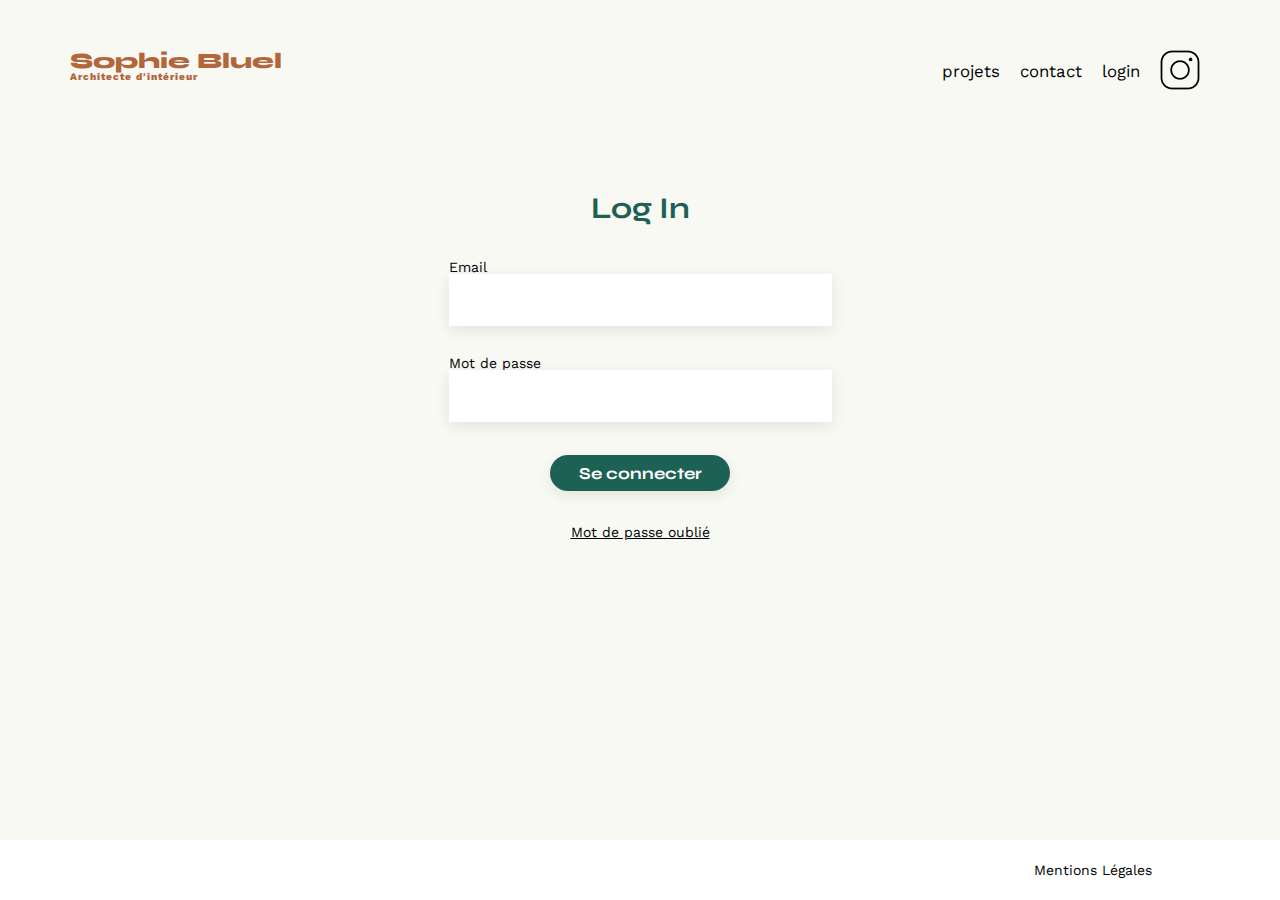
==== Portfolio-architecte-sophie-bluel/FrontEnd/login.html @ eb93ed38 "add-log-in 2.0" ====
<!DOCTYPE html>
<html lang="fr">

<head>
    <meta charset="UTF-8">
    <title>Sophie Bluel - Architecte d'intérieur</title>
    <meta name="viewport" content="width=device-width, initial-scale=1.0">
    <link rel="preconnect" href="https://fonts.googleapis.com">
    <link rel="preconnect" href="https://fonts.gstatic.com" crossorigin>
    <link href="https://fonts.googleapis.com/css2?family=Syne:wght@700;800&family=Work+Sans&display=swap"
        rel="stylesheet">
    <meta name="description" content="">
    <link rel="stylesheet" href="./assets/style.css">
</head>

<body class="body__log">
    <header class="header__log">
        <h1>Sophie Bluel <span>Architecte d'intérieur</span></h1>
        <nav>
            <ul>
                <li>projets</li>
                <li>contact</li>
                <li>login</li>
                <li><img src="./assets/icons/instagram.png" alt="Instagram"></li>
            </ul>
        </nav>
    </header>
    <section class="section__log ">
        <h2 id="section__log__title">Log In</h2>
        <form action="#" method="post" id="log__form">
            <label for="email">Email</label>
            <input type="email" name="email" id="log__email">
            <label for="password">Mot de passe</label>
            <input type="password" name="password" id="log__password" minlength="6" maxlength="32" required>
            <input type="submit" value="Se connecter" id="log__button">
        </form>
        <p id="section__log__forgot__pass">Mot de passe oublié</p>
    </section>
    <footer class="footer__log">
        <p id="footer__log__text">Mentions Légales</p>
    </footer>
    <script src="./login.js"></script>
</body>
</html>
---- Portfolio-architecte-sophie-bluel/FrontEnd/assets/style.css ----
/* http://meyerweb.com/eric/tools/css/reset/
   v2.0 | 20110126
   License: none (public domain)
*/

html,
body,
div,
span,
applet,
object,
iframe,
h1,
h2,
h3,
h4,
h5,
h6,
p,
blockquote,
pre,
a,
abbr,
acronym,
address,
big,
cite,
code,
del,
dfn,
em,
img,
ins,
kbd,
q,
s,
samp,
small,
strike,
strong,
sub,
sup,
tt,
var,
b,
u,
i,
center,
dl,
dt,
dd,
ol,
ul,
li,
fieldset,
form,
label,
legend,
table,
caption,
tbody,
tfoot,
thead,
tr,
th,
td,
article,
aside,
canvas,
details,
embed,
figure,
figcaption,
footer,
header,
hgroup,
menu,
nav,
output,
ruby,
section,
summary,
time,
mark,
audio,
video {
	margin: 0;
	padding: 0;
	border: 0;
	font-size: 100%;
	font: inherit;
	vertical-align: baseline;
}

/* HTML5 display-role reset for older browsers */
article,
aside,
details,
figcaption,
figure,
footer,
header,
hgroup,
menu,
nav,
section {
	display: block;
}

body {
	line-height: 1;
}

ol,
ul {
	list-style: none;
}

blockquote,
q {
	quotes: none;
}

blockquote:before,
blockquote:after,
q:before,
q:after {
	content: '';
	content: none;
}

table {
	border-collapse: collapse;
	border-spacing: 0;
}

/** end reset css**/
body {
	max-width: 1140px;
	margin: auto;
	font-family: 'Work Sans';
	font-size: 14px;
}

header {
	display: flex;
	justify-content: space-between;
	margin: 50px 0
}

section {
	margin: 50px 0
}

h1 {
	display: flex;
	flex-direction: column;
	font-family: 'Syne';
	font-size: 22px;
	font-weight: 800;
	color: #B1663C
}

h1>span {
	font-family: 'Work Sans';
	font-size: 10px;
	letter-spacing: 0.1em;
	;
}

h2 {
	font-family: 'Syne';
	font-weight: 700;
	font-size: 30px;
	color: #1D6154
}

nav ul {
	display: flex;
	align-items: center;
	list-style-type: none;

}

nav li {
	padding: 0 10px;
	font-size: 1.2em;
}

li:hover {
	color: #B1663C;
}

#introduction {
	display: flex;
	align-items: center;
}

#introduction figure {
	flex: 1
}

#introduction img {
	display: block;
	margin: auto;
	width: 80%;
}

#introduction article {
	flex: 1
}

#introduction h2 {
	margin-bottom: 1em;
}

#introduction p {
	margin-bottom: 0.5em;
}

#portfolio h2 {
	text-align: center;
	margin-bottom: 1em;
}

.gallery {
	width: 100%;
	display: grid;
	grid-template-columns: 1fr 1fr 1fr;
	grid-column-gap: 20px;
	grid-row-gap: 20px;
}

.gallery img {
	width: 100%;

}

#contact {
	width: 50%;
	margin: auto;
}

#contact>* {
	text-align: center;

}

#contact h2 {
	margin-bottom: 20px;
}

#contact form {
	text-align: left;
	margin-top: 30px;
	display: flex;
	flex-direction: column;
}

#contact input {
	height: 50px;
	font-size: 1.2em;
	border: none;
	box-shadow: 0px 4px 14px rgba(0, 0, 0, 0.09);
}

#contact label {
	margin: 2em 0 1em 0;
}

#contact textarea {
	border: none;
	box-shadow: 0px 4px 14px rgba(0, 0, 0, 0.09);
}

input[type="submit"] {
	font-family: 'Syne';
	font-weight: 700;
	color: white;
	background-color: #1D6154;
	margin: 2em auto;
	width: 180px;
	text-align: center;
	border-radius: 60px;
}

footer nav ul {
	display: flex;
	justify-content: flex-end;
	margin: 2em
}

/* mon ajout de css */
/* filter */
.article__filter {
	color: #1D6154;
	font-family: 'Syne';
	font-size: 16px;
	display: flex;
	justify-content: center;
	margin-bottom: 30px;
	gap: 10px;
}

.filter {
	border: 1px solid #1D6154;
	border-radius: 60px;
	padding: 6px 10px 6px 10px;
	cursor: pointer;
}

.filter__selected {
	color: #FFFFFF;
	background-color: #1D6154;
}

/*log in page*/
.body__log {
	background: #f9f9f4;

}

.header__log {
	margin: 50px 0;
	;
}

.section__log {
	display: flex;
	flex-direction: column;
	align-items: center;
	margin-top: 100px;

}

#section__log__title {
	margin-bottom: 37px;
}

#log__form {
	display: flex;
	flex-direction: column;
	text-align: left;
}
#log__email{
	margin-bottom: 30px;
	width: 379px;
	height: 50px;
	font-size: 1.2em;
	border: none;
	box-shadow: 0px 4px 14px rgba(0, 0, 0, 0.09);
}
#log__password {
	width: 379px;
	height: 50px;
	font-size: 1.2em;
	border: none;
	box-shadow: 0px 4px 14px rgba(0, 0, 0, 0.09);
}
#log__button {
	height: 36px;
    font-size: 1.2em;
    border: none;
    box-shadow: 0px 4px 14px rgba(0, 0, 0, 0.09);
}
.footer__log {
	background-color: #FFFFFF;
	width: 100%;
	position: fixed;
	left: 0;
	right: 0;
	bottom: 0;
	width: 100%;
	height: 60px;
	display: flex;
	flex-direction: row-reverse;
	align-items: center;

}

#footer__log__text {
	margin-right: 10%;
}

#section__log__forgot__pass {
	text-decoration-line: underline;
}
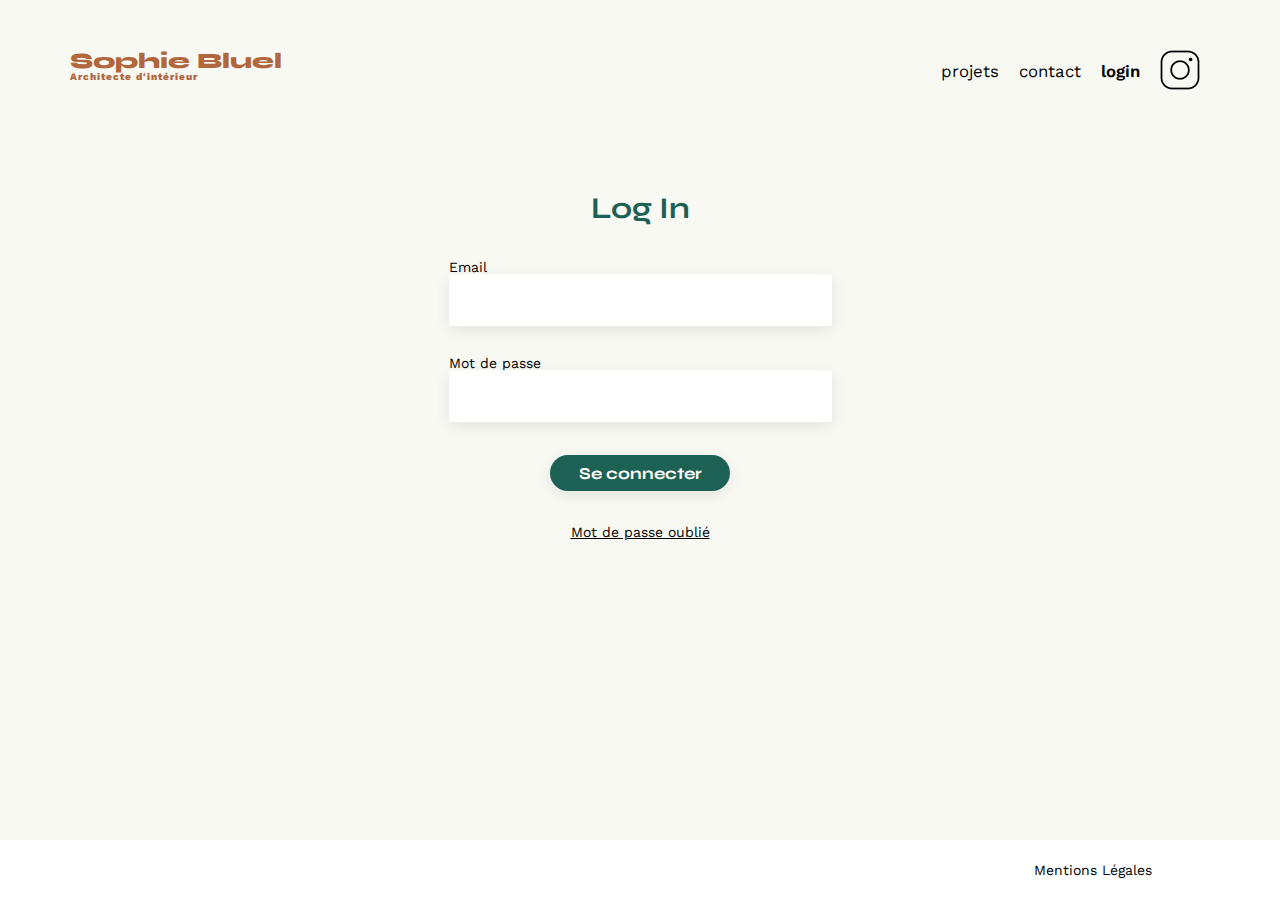
==== commit 28365124: "corrections bugs 1.0" ====
--- a/Portfolio-architecte-sophie-bluel/FrontEnd/login.html
+++ b/Portfolio-architecte-sophie-bluel/FrontEnd/login.html
@@ -20,7 +20,7 @@
             <ul>
                 <li>projets</li>
                 <li>contact</li>
-                <li>login</li>
+                <li class="login-font-size">login</li>
                 <li><img src="./assets/icons/instagram.png" alt="Instagram"></li>
             </ul>
         </nav>
@@ -31,8 +31,8 @@
             <label for="email">Email</label>
             <input type="email" name="email" id="log__email">
             <label for="password">Mot de passe</label>
-            <input type="password" name="password" id="log__password" minlength="6" maxlength="32" required>
-            <input type="submit" value="Se connecter" id="log__button">
+            <input type="password" name="password" id="log__password" minlength="5" maxlength="32" required>
+            <input type="submit" value="Se connecter" id="log__button" class="size__btn">
         </form>
         <p id="section__log__forgot__pass">Mot de passe oublié</p>
     </section>
@@ -41,4 +41,6 @@
     </footer>
     <script src="./login.js"></script>
 </body>
+
+
 </html>--- a/Portfolio-architecte-sophie-bluel/FrontEnd/assets/style.css
+++ b/Portfolio-architecte-sophie-bluel/FrontEnd/assets/style.css
@@ -145,7 +145,7 @@
 header {
 	display: flex;
 	justify-content: space-between;
-	margin: 50px 0
+	margin: 109px 0
 }
 
 section {
@@ -314,10 +314,259 @@
 	background-color: #1D6154;
 }
 
-/*log in page*/
+/*edit section*/
+
+.header__edit {
+	justify-content: center;
+	display: flex;
+	position: absolute;
+	height: 59px;
+	background-color: black;
+	color: #FFFFFF;
+	top: 0;
+	left: 0;
+	right: 0;
+	align-items: center;
+	gap: 21px;
+}
+
+.edit__style {
+	text-decoration: none;
+	font-family: Work Sans;
+	font-size: 14px;
+	font-weight: 400;
+	line-height: 16px;
+	letter-spacing: 0em;
+	
+}
+
+#header__btn__publish__changes {
+	background: #FFFFFF;
+	border-radius: 60px;
+	padding: 11px 23px;
+	cursor: pointer;
+}
+
+.section__title__edit {
+	color: black;
+	margin-left: 31px;
+}
+
+.section__link__edit {
+	margin-left: 10%;
+	position: relative;
+	top: 15px;
+	color: black;
+	
+}
+
+/*icon modify*/
+.fa-pen-to-square {
+	margin-right: 10px;
+}
+
+/*modal*/
+.modal__style {
+    position: fixed;
+    display: flex;
+    align-items: center;
+    justify-content: center;
+    max-width: 560px;
+    height: 700px;
+    width: 42%;
+    min-width: 400px;
+    top: 50%;
+    left: 50%;
+    transform: translate(-50%, -50%);
+    padding: 60px 7% 48px 7%;
+    border-radius: 10px;
+    background-color: white;
+    box-sizing: border-box;
+}
+
+.modal-open {
+
+	background: rgba(0, 0, 0, 0.3);
+	z-index: 999;
+}
+
+#modal__gallery1 {
+	flex-direction: column;
+}
+
+.title__modal {
+	margin-bottom: 46px;
+	font-family: Work Sans;
+	font-size: 26px;
+	font-weight: 400;
+	line-height: 30px;
+	text-align: center;
+}
+
+/*icon 'X' for close window*/
+.fa-xmark {
+	font-size: 1.3rem;
+	cursor: pointer;
+}
+
+.js-modal-close {
+	cursor: pointer;
+	height: 20px;
+	width: 20px;
+	margin-left: 100p;
+	border: none;
+	background-color: #FFFFFF;
+	right: 9%;
+	position: absolute;
+	top: 5%;
+}
+
+/*icon delete*/
+.fa-trash-can {
+	cursor: pointer;
+	padding: 2px 0px 1px 0px;
+	top: -95%;
+	position: relative;
+	text-align: center;
+	background-color: black;
+	height: 17px;
+	width: 17px;
+	color: #FFFFFF;
+	right: -67%;
+
+}
+
+.size__btn {
+	height: 36px;
+	cursor: pointer;
+}
+
+
+#modal__btn__delete__picture {
+	border: none;
+	background-color: white;
+	color: #D65353;
+}
+
+#modal__container__edit {
+	height: 400px;
+	width: 400px;
+	border-bottom: solid 1px #B3B3B3;
+	display: grid;
+	grid-template-columns: repeat(5, 1fr);
+	grid-template-rows: 115px 115px 115px;
+	gap: 6px;
+}
+
+#modal__container__edit figure {
+
+	display: flex;
+	flex-direction: column;
+}
+
+
+#modal__container__edit img {
+	max-width: 100%;
+	max-height: 100%;
+}
+
+
+#modal__container__buttons {
+	display: flex;
+	flex-direction: column;
+}
+
+/* modal form*/
+
+.arrow__left {
+	cursor: pointer;
+	position: absolute;
+	left: 7%;
+	top: 5%;
+	font-size: 1.3rem;
+	border: none;
+	background-color: white;
+}
+
+#modal__gallery2 {
+	flex-direction: column;
+	align-items: center;
+	width: 100%;
+}
+
+#modal__container__form {
+	width: 100%;
+}
+
+#modal__form {
+	display: flex;
+	flex-direction: column;
+}
+
+#modal__form__add__pictures__style {
+	display: flex;
+	flex-direction: column;
+	align-items: center;
+	background-color: #E8F1F6;
+	color: #B9C5CC;
+	height: 170px;
+	justify-content: center;
+	margin-bottom: 30px;
+}
+
+#format__picture {
+	color: #444444;
+}
+
+.custom-file-upload {
+	margin: 21px 0 10px 0;
+	background: #CBD6DC;
+	border-radius: 50px;
+	color: #306685;
+	padding: 10px 33px;
+	cursor: pointer;
+
+}
+
+#title {
+	margin-bottom: 47px;
+	height: 50px;
+	font-size: 1.2em;
+	border: none;
+	box-shadow: 0px 4px 14px rgba(0, 0, 0, 0.09);
+}
+
+#category {
+	margin-bottom: 47px;
+	height: 50px;
+	margin-bottom: 47px;
+	height: 50px;
+	font-size: 1.2em;
+	border: none;
+	box-shadow: 0px 4px 14px rgba(0, 0, 0, 0.09);
+}
+
+.modal__btn__form__valid {
+	border-top: 1px solid #B3B3B3;
+	display: flex;
+}
+
+#modal__form label {
+	margin-bottom: 10px;
+}
+
+/*icon for add pictures*/
+.fa-image {
+	font-size: 50px;
+}
+
+/*login.html*/
 .body__log {
 	background: #f9f9f4;
-
+}
+
+.login-font-size {
+	font-weight: 600;
 }
 
 .header__log {
@@ -325,12 +574,15 @@
 	;
 }
 
+.header__link__edit {
+	color: #FFFFFF;
+}
+
 .section__log {
 	display: flex;
 	flex-direction: column;
 	align-items: center;
 	margin-top: 100px;
-
 }
 
 #section__log__title {
@@ -342,7 +594,8 @@
 	flex-direction: column;
 	text-align: left;
 }
-#log__email{
+
+#log__email {
 	margin-bottom: 30px;
 	width: 379px;
 	height: 50px;
@@ -350,6 +603,7 @@
 	border: none;
 	box-shadow: 0px 4px 14px rgba(0, 0, 0, 0.09);
 }
+
 #log__password {
 	width: 379px;
 	height: 50px;
@@ -357,12 +611,14 @@
 	border: none;
 	box-shadow: 0px 4px 14px rgba(0, 0, 0, 0.09);
 }
+
 #log__button {
-	height: 36px;
-    font-size: 1.2em;
-    border: none;
-    box-shadow: 0px 4px 14px rgba(0, 0, 0, 0.09);
-}
+
+	font-size: 1.2em;
+	border: none;
+	box-shadow: 0px 4px 14px rgba(0, 0, 0, 0.09);
+}
+
 .footer__log {
 	background-color: #FFFFFF;
 	width: 100%;
@@ -383,6 +639,6 @@
 }
 
 #section__log__forgot__pass {
+	cursor: pointer;
 	text-decoration-line: underline;
-}
-
+}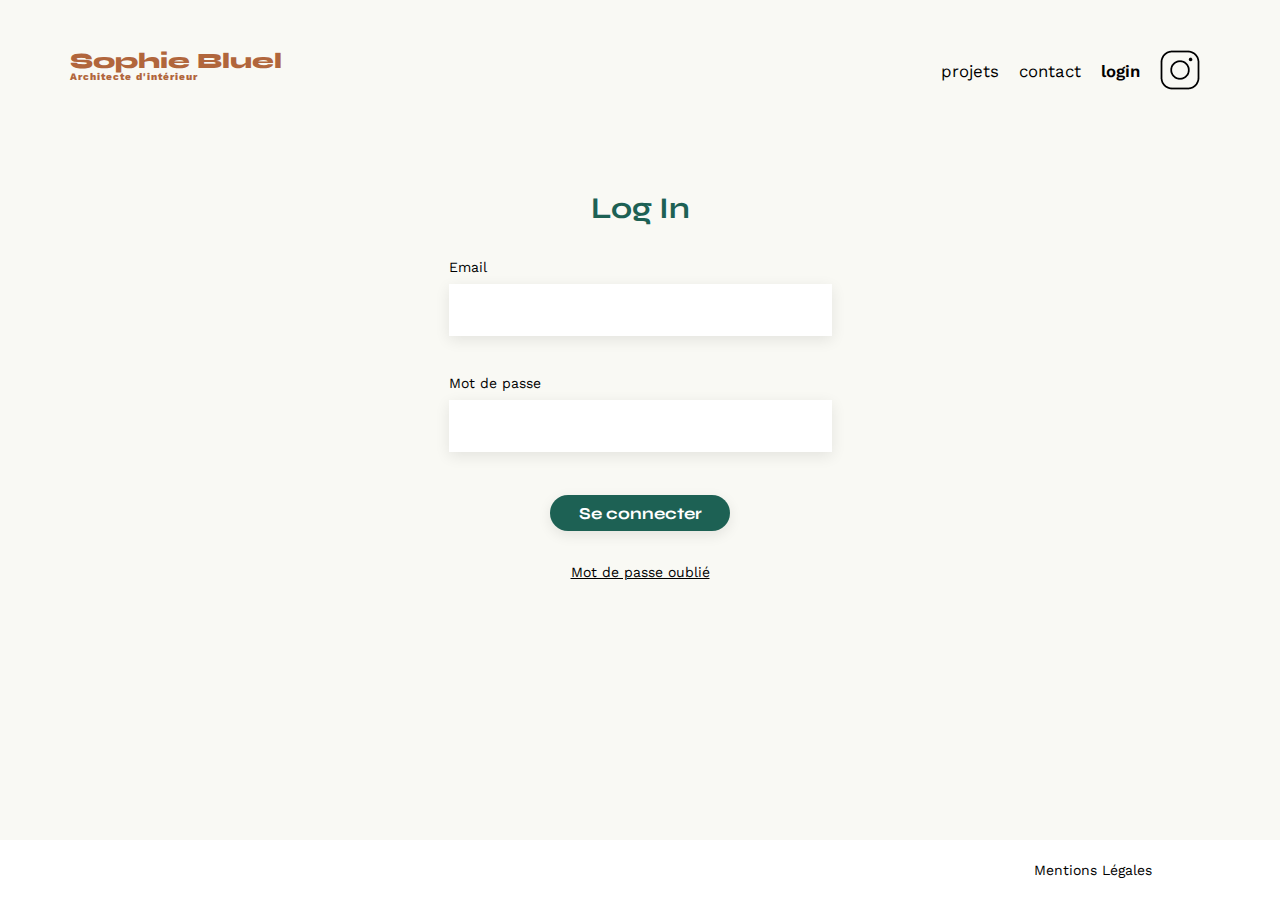
==== commit 6210045f: "end of coding, optimization 1.61" ====
--- a/Portfolio-architecte-sophie-bluel/FrontEnd/login.html
+++ b/Portfolio-architecte-sophie-bluel/FrontEnd/login.html
@@ -10,7 +10,7 @@
     <link href="https://fonts.googleapis.com/css2?family=Syne:wght@700;800&family=Work+Sans&display=swap"
         rel="stylesheet">
     <meta name="description" content="">
-    <link rel="stylesheet" href="./assets/style.css">
+    <link rel="stylesheet" href="./style.css">
 </head>
 
 <body class="body__log">
@@ -40,7 +40,7 @@
         <p id="footer__log__text">Mentions Légales</p>
     </footer>
     <script src="./login.js"></script>
+    <script src="./api.js"></script>
 </body>
 
-
 </html>--- a/Portfolio-architecte-sophie-bluel/FrontEnd/style.css
+++ b/Portfolio-architecte-sophie-bluel/FrontEnd/style.css
@@ -0,0 +1,655 @@
+/* http://meyerweb.com/eric/tools/css/reset/
+   v2.0 | 20110126
+   License: none (public domain)
+*/
+
+html,
+body,
+div,
+span,
+applet,
+object,
+iframe,
+h1,
+h2,
+h3,
+h4,
+h5,
+h6,
+p,
+blockquote,
+pre,
+a,
+abbr,
+acronym,
+address,
+big,
+cite,
+code,
+del,
+dfn,
+em,
+img,
+ins,
+kbd,
+q,
+s,
+samp,
+small,
+strike,
+strong,
+sub,
+sup,
+tt,
+var,
+b,
+u,
+i,
+center,
+dl,
+dt,
+dd,
+ol,
+ul,
+li,
+fieldset,
+form,
+label,
+legend,
+table,
+caption,
+tbody,
+tfoot,
+thead,
+tr,
+th,
+td,
+article,
+aside,
+canvas,
+details,
+embed,
+figure,
+figcaption,
+footer,
+header,
+hgroup,
+menu,
+nav,
+output,
+ruby,
+section,
+summary,
+time,
+mark,
+audio,
+video {
+	margin: 0;
+	padding: 0;
+	border: 0;
+	font-size: 100%;
+	font: inherit;
+	vertical-align: baseline;
+}
+
+/* HTML5 display-role reset for older browsers */
+article,
+aside,
+details,
+figcaption,
+figure,
+footer,
+header,
+hgroup,
+menu,
+nav,
+section {
+	display: block;
+}
+
+body {
+	line-height: 1;
+}
+
+ol,
+ul {
+	list-style: none;
+}
+
+blockquote,
+q {
+	quotes: none;
+}
+
+blockquote:before,
+blockquote:after,
+q:before,
+q:after {
+	content: '';
+	content: none;
+}
+
+table {
+	border-collapse: collapse;
+	border-spacing: 0;
+}
+
+/** end reset css**/
+body {
+	max-width: 1140px;
+	margin: auto;
+	font-family: 'Work Sans';
+	font-size: 14px;
+}
+
+header {
+	display: flex;
+	justify-content: space-between;
+	margin: 50px 0
+}
+
+section {
+	margin: 50px 0
+}
+
+h1 {
+	display: flex;
+	flex-direction: column;
+	font-family: 'Syne';
+	font-size: 22px;
+	font-weight: 800;
+	color: #B1663C
+}
+
+h1>span {
+	font-family: 'Work Sans';
+	font-size: 10px;
+	letter-spacing: 0.1em;
+}
+
+h2 {
+	font-family: 'Syne';
+	font-weight: 700;
+	font-size: 30px;
+	color: #1D6154
+}
+
+nav ul {
+	display: flex;
+	align-items: center;
+	list-style-type: none;
+}
+
+nav li {
+	padding: 0 10px;
+	font-size: 1.2em;
+}
+
+li:hover {
+	color: #B1663C;
+}
+
+#introduction {
+	display: flex;
+	align-items: center;
+}
+
+#introduction figure {
+	flex: 1
+}
+
+#introduction img {
+	display: block;
+	margin: auto;
+	width: 80%;
+}
+
+#introduction article {
+	flex: 1
+}
+
+#introduction h2 {
+	margin-bottom: 1em;
+}
+
+#introduction p {
+	margin-bottom: 0.5em;
+}
+
+#portfolio h2 {
+	text-align: center;
+	margin-bottom: 1em;
+}
+
+.gallery {
+	width: 100%;
+	display: grid;
+	grid-template-columns: 1fr 1fr 1fr;
+	grid-column-gap: 20px;
+	grid-row-gap: 20px;
+}
+
+.gallery img {
+	width: 100%;
+	height: 507.68px;
+	z-index: 1;
+
+}
+
+#contact {
+	width: 50%;
+	margin: auto;
+}
+
+#contact>* {
+	text-align: center;
+
+}
+
+#contact h2 {
+	margin-bottom: 20px;
+}
+
+#contact form {
+	text-align: left;
+	margin-top: 30px;
+	display: flex;
+	flex-direction: column;
+}
+
+#contact input {
+	height: 50px;
+	font-size: 1.2em;
+	border: none;
+	box-shadow: 0px 4px 14px rgba(0, 0, 0, 0.09);
+}
+
+#contact label {
+	margin: 2em 0 1em 0;
+}
+
+#contact textarea {
+	border: none;
+	box-shadow: 0px 4px 14px rgba(0, 0, 0, 0.09);
+}
+
+input[type="submit"] {
+	font-family: 'Syne';
+	font-weight: 700;
+	color: white;
+	background-color: #1D6154;
+	margin: 2em auto;
+	width: 180px;
+	text-align: center;
+	border-radius: 60px;
+	border-style: none;
+}
+
+footer nav ul {
+	display: flex;
+	justify-content: flex-end;
+	margin: 2em
+}
+
+/* mon ajout de css */
+/* filter */
+.article__filter {
+	color: #1D6154;
+	font-family: 'Syne';
+	font-size: 16px;
+	display: flex;
+	justify-content: center;
+	margin-bottom: 30px;
+	gap: 10px;
+}
+
+.filter {
+	border: 1px solid #1D6154;
+	border-radius: 60px;
+	padding: 6px 10px 6px 10px;
+	cursor: pointer;
+}
+
+.filter__selected {
+	color: #FFFFFF;
+	background-color: #1D6154;
+}
+
+/*edit section*/
+
+.header__edit {
+	justify-content: center;
+	display: flex;
+	position: absolute;
+	height: 59px;
+	background-color: black;
+	color: #FFFFFF;
+	top: 0;
+	left: 0;
+	right: 0;
+	align-items: center;
+	gap: 21px;
+}
+
+.edit__style {
+	text-decoration: none;
+	font-family: Work Sans;
+	font-size: 14px;
+	font-weight: 400;
+	line-height: 16px;
+	letter-spacing: 0em;
+	cursor: pointer;
+
+}
+
+#header__btn__publish__changes {
+	background: #FFFFFF;
+	border-radius: 60px;
+	padding: 11px 23px;
+	cursor: pointer;
+}
+
+.section__title__edit {
+	color: black;
+	margin-left: 31px;
+}
+
+.section__link__edit {
+	margin-left: 10%;
+	position: relative;
+	top: 15px;
+	color: black;
+}
+
+/*icon modify*/
+.fa-pen-to-square {
+	margin-right: 10px;
+}
+
+/*modal*/
+.modal__style {
+	position: fixed;
+	display: flex;
+	align-items: center;
+	justify-content: center;
+	max-width: 560px;
+	height: 700px;
+	width: 42%;
+	min-width: 400px;
+	top: 50%;
+	left: 50%;
+	transform: translate(-50%, -50%);
+	padding: 60px 7% 48px 7%;
+	border-radius: 10px;
+	background-color: white;
+	box-sizing: border-box;
+}
+
+.modal-open {
+	background: rgba(0, 0, 0, 0.3);
+	z-index: 999;
+	overflow: hidden
+}
+
+#modal__gallery1 {
+	flex-direction: column;
+}
+
+.title__modal {
+	margin-bottom: 46px;
+	font-family: Work Sans;
+	font-size: 26px;
+	font-weight: 400;
+	line-height: 30px;
+	text-align: center;
+}
+
+/*icon 'X' for close window*/
+.fa-xmark {
+	font-size: 1.3rem;
+	cursor: pointer;
+}
+
+.js-modal-close {
+	cursor: pointer;
+	height: 20px;
+	width: 20px;
+	margin-left: 100p;
+	border: none;
+	background-color: #FFFFFF;
+	right: 9%;
+	position: absolute;
+	top: 5%;
+}
+
+/*icon delete*/
+.fa-trash-can {
+	cursor: pointer;
+	padding: 2px 0px 1px 0px;
+	top: -95%;
+	position: relative;
+	text-align: center;
+	background-color: black;
+	height: 17px;
+	width: 17px;
+	color: #FFFFFF;
+	right: -67%;
+}
+
+.size__btn {
+	height: 36px;
+	cursor: pointer;
+}
+
+#btn__login {
+	text-decoration: none;
+	cursor: pointer;
+	color: black;
+	font-size: 16.8px;
+	padding: 0 10px;
+}
+
+#modal__btn__delete__picture {
+	border: none;
+	background-color: white;
+	color: #D65353;
+}
+
+#modal__container__edit {
+	height: 400px;
+	width: 400px;
+	border-bottom: solid 1px #B3B3B3;
+	display: grid;
+	grid-template-columns: repeat(5, 1fr);
+	grid-template-rows: 115px 115px 115px;
+	gap: 6px;
+}
+
+#modal__container__edit figure {
+	display: flex;
+	flex-direction: column;
+}
+
+
+#modal__container__edit img {
+	height: 100px;
+	width: 75px;
+	object-fit: cover;
+}
+
+.displayed-image {
+	opacity: 1;
+}
+
+
+#modal__container__buttons {
+	display: flex;
+	flex-direction: column;
+}
+
+/* modal form*/
+
+.arrow__left {
+	cursor: pointer;
+	position: absolute;
+	left: 7%;
+	top: 5%;
+	font-size: 1.3rem;
+	border: none;
+	background-color: white;
+}
+
+#modal__gallery2 {
+	flex-direction: column;
+	align-items: center;
+	width: 100%;
+}
+
+#modal__container__form {
+	width: 100%;
+}
+
+#modal__form {
+	display: flex;
+	flex-direction: column;
+}
+
+#modal__form__add__pictures__style {
+	display: flex;
+	flex-direction: column;
+	align-items: center;
+	background-color: #E8F1F6;
+	color: #B9C5CC;
+	height: 170px;
+	justify-content: center;
+	margin-bottom: 30px;
+}
+
+#format__picture {
+	color: #444444;
+}
+
+.custom-file-upload {
+	margin: 21px 0 10px 0;
+	background: #CBD6DC;
+	border-radius: 50px;
+	color: #306685;
+	padding: 10px 33px;
+	cursor: pointer;
+
+}
+
+#title {
+	margin-bottom: 47px;
+	height: 50px;
+	font-size: 1.2em;
+	border: none;
+	box-shadow: 0px 4px 14px rgba(0, 0, 0, 0.09);
+}
+
+#category {
+	margin-bottom: 47px;
+	height: 50px;
+	margin-bottom: 47px;
+	height: 50px;
+	font-size: 1.2em;
+	border: none;
+	box-shadow: 0px 4px 14px rgba(0, 0, 0, 0.09);
+}
+
+.modal__btn__form__valid {
+	border-top: 1px solid #B3B3B3;
+	display: flex;
+}
+
+#modal__form label {
+	margin-bottom: 10px;
+}
+
+/*icon for add pictures*/
+.fa-image {
+	font-size: 50px;
+}
+
+/*login.html*/
+.body__log {
+	background: #f9f9f4;
+}
+
+.login-font-size {
+	font-weight: 600;
+}
+
+
+.header__log {
+	margin: 50px 0;
+}
+
+.header__link__edit {
+	color: #FFFFFF;
+}
+
+.section__log {
+	display: flex;
+	flex-direction: column;
+	align-items: center;
+	margin-top: 100px;
+}
+
+#section__log__title {
+	margin-bottom: 37px;
+}
+
+#log__form {
+	display: flex;
+	flex-direction: column;
+	text-align: left;
+	gap: 10px;
+}
+
+#log__email {
+	margin-bottom: 30px;
+	width: 379px;
+	height: 50px;
+	font-size: 1.2em;
+	border: none;
+	box-shadow: 0px 4px 14px rgba(0, 0, 0, 0.09);
+}
+
+#log__password {
+	width: 379px;
+	height: 50px;
+	font-size: 1.2em;
+	border: none;
+	box-shadow: 0px 4px 14px rgba(0, 0, 0, 0.09);
+}
+
+#log__button {
+	font-size: 1.2em;
+	border: none;
+	box-shadow: 0px 4px 14px rgba(0, 0, 0, 0.09);
+}
+
+.footer__log {
+	background-color: #FFFFFF;
+	width: 100%;
+	position: fixed;
+	left: 0;
+	right: 0;
+	bottom: 0;
+	width: 100%;
+	height: 60px;
+	display: flex;
+	flex-direction: row-reverse;
+	align-items: center;
+
+}
+
+#footer__log__text {
+	margin-right: 10%;
+}
+
+#section__log__forgot__pass {
+	cursor: pointer;
+	text-decoration-line: underline;
+}